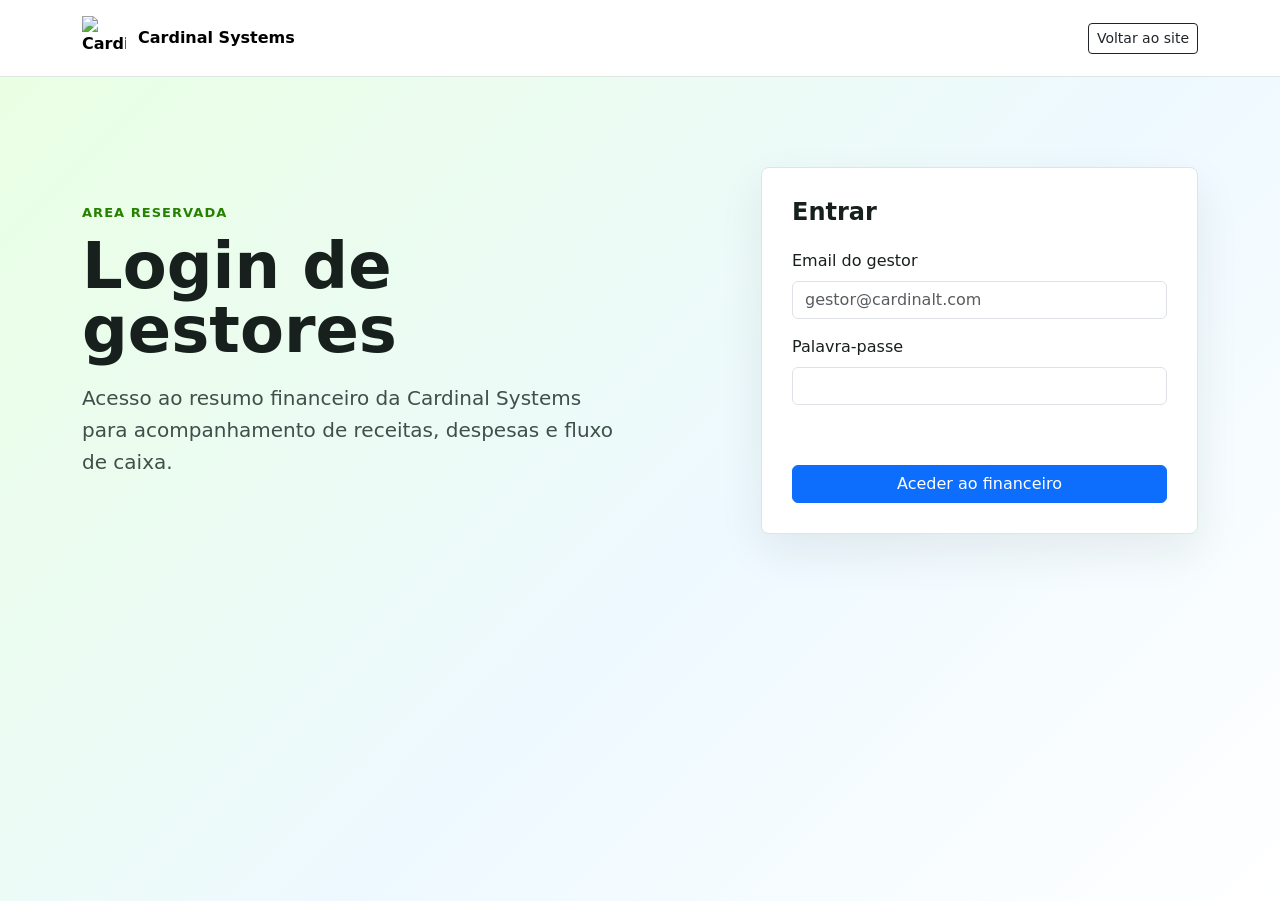
==== financeiro.html @ 38e687ae "Add manager finance login" ====
<!DOCTYPE html>
<html lang="pt">

<head>
  <meta charset="UTF-8">
  <meta name="viewport" content="width=device-width, initial-scale=1.0">
  <title>Cardinal Systems | Gestores</title>
  <link href="https://cdn.jsdelivr.net/npm/bootstrap@5.3.0-alpha3/dist/css/bootstrap.min.css" rel="stylesheet" integrity="sha384-KK94CHFLLe+nY2dmCWGMq91rCGa5gtU4mk92HdvYe+M/SXH301p5ILy+dN9+nJOZ" crossorigin="anonymous">
  <link rel="stylesheet" href="./css/solution.css">
</head>

<body class="finance-page">
  <header class="finance-header">
    <nav class="container finance-nav" aria-label="Navegacao principal">
      <a class="finance-brand" href="index.html">
        <img src="images/logotipo cardinal.png" alt="Cardinal Systems">
        <span>Cardinal Systems</span>
      </a>
      <a href="index.html" class="btn btn-outline-dark btn-sm">Voltar ao site</a>
    </nav>
  </header>

  <main>
    <section id="manager-login" class="manager-access">
      <div class="container">
        <div class="row align-items-center g-5">
          <div class="col-lg-6">
            <p class="finance-kicker">Area reservada</p>
            <h1>Login de gestores</h1>
            <p class="finance-lead">Acesso ao resumo financeiro da Cardinal Systems para acompanhamento de receitas, despesas e fluxo de caixa.</p>
          </div>
          <div class="col-lg-5 ms-lg-auto">
            <form id="managerLoginForm" class="manager-card" novalidate>
              <h2>Entrar</h2>
              <div class="mb-3">
                <label for="managerEmail" class="form-label">Email do gestor</label>
                <input type="email" class="form-control" id="managerEmail" placeholder="gestor@cardinalt.com" required>
              </div>
              <div class="mb-3">
                <label for="managerPassword" class="form-label">Palavra-passe</label>
                <input type="password" class="form-control" id="managerPassword" minlength="4" required>
              </div>
              <p id="loginMessage" class="login-message" role="alert" aria-live="polite"></p>
              <button type="submit" class="btn btn-primary w-100">Aceder ao financeiro</button>
            </form>
          </div>
        </div>
      </div>
    </section>

    <section id="financeDashboard" class="finance-dashboard d-none" aria-labelledby="financeDashboardTitle">
      <div class="container">
        <div class="dashboard-top">
          <div>
            <p class="finance-kicker">Painel financeiro</p>
            <h1 id="financeDashboardTitle">Resumo da empresa</h1>
          </div>
          <button id="managerLogout" type="button" class="btn btn-outline-dark">Terminar sessao</button>
        </div>

        <div class="row g-3 finance-metrics">
          <div class="col-md-6 col-xl-3">
            <article class="metric-card">
              <span>Receita mensal</span>
              <strong>1.250.000 MT</strong>
              <small>+12% vs. mes anterior</small>
            </article>
          </div>
          <div class="col-md-6 col-xl-3">
            <article class="metric-card">
              <span>Despesas</span>
              <strong>730.000 MT</strong>
              <small>Operacao e fornecedores</small>
            </article>
          </div>
          <div class="col-md-6 col-xl-3">
            <article class="metric-card">
              <span>Resultado liquido</span>
              <strong>520.000 MT</strong>
              <small>Margem estimada 41,6%</small>
            </article>
          </div>
          <div class="col-md-6 col-xl-3">
            <article class="metric-card">
              <span>Contas a receber</span>
              <strong>390.000 MT</strong>
              <small>3 clientes em aberto</small>
            </article>
          </div>
        </div>

        <div class="row g-4">
          <div class="col-lg-7">
            <section class="finance-panel">
              <h2>Movimentos recentes</h2>
              <div class="table-responsive">
                <table class="table align-middle">
                  <thead>
                    <tr>
                      <th>Data</th>
                      <th>Descricao</th>
                      <th>Categoria</th>
                      <th class="text-end">Valor</th>
                    </tr>
                  </thead>
                  <tbody>
                    <tr>
                      <td>24/07/2026</td>
                      <td>Contrato de suporte IT</td>
                      <td>Receita</td>
                      <td class="text-end positive">+180.000 MT</td>
                    </tr>
                    <tr>
                      <td>22/07/2026</td>
                      <td>Licencas de software</td>
                      <td>Despesa</td>
                      <td class="text-end negative">-45.000 MT</td>
                    </tr>
                    <tr>
                      <td>18/07/2026</td>
                      <td>Instalacao de automacao</td>
                      <td>Receita</td>
                      <td class="text-end positive">+260.000 MT</td>
                    </tr>
                  </tbody>
                </table>
              </div>
            </section>
          </div>

          <div class="col-lg-5">
            <section class="finance-panel">
              <h2>Fluxo de caixa</h2>
              <div class="cash-row">
                <span>Disponivel em caixa</span>
                <strong>840.000 MT</strong>
              </div>
              <div class="cash-row">
                <span>Pagamentos previstos</span>
                <strong>210.000 MT</strong>
              </div>
              <div class="cash-row">
                <span>Recebimentos previstos</span>
                <strong>390.000 MT</strong>
              </div>
            </section>
          </div>
        </div>
      </div>
    </section>
  </main>

  <script src="financeiro.js"></script>
</body>

</html>
---- css/solution.css ----
.gradient-background {
  /*background: linear-gradient(300deg, #00bfff, #ff4c68, #ef8172); */
  background: linear-gradient(300deg, #63D600, #00D6FF, #63D600);
  background-size: 180% 180%;
  animation: gradient-animation 18s ease infinite;
}

@keyframes gradient-animation {
  0% {
    background-position: 0% 50%;
  }
  50% {
    background-position: 100% 50%;
  }
  100% {
    background-position: 0% 50%;
  }
}

.icon-square {
  width: 3rem;
  height: 3rem;
  border-radius: 0.75rem;
}

.profile-img {
  border-radius: 50%;
  height: 100px;
}


.col-lg-4{
  padding-bottom: 100px; 
}

#cl1{
  padding-bottom: 50px;
}

.col-lg-3 col-sm-12{
  padding-top: 500px;
}

#t1 {
  font-size: 12px;
  color: grey;
  margin: 100px,0px,0px,100px;
  padding: 100px,0px,0px,100px;
}

#t2{
  font-style: italic;
  color:#6f6c6d;
  line-height: 28px;

}

.col mb-3 ul li{

  line-height: 55px;
}


/*--------------Home automation Page------------------------------*/
/*----------New test --------------*/


body{margin-top:20px;
  background:#eee;
  }
  .service-container {
    -webkit-transition: all 0.5s ease;
    transition: all 0.5s ease;
  }
  
  .service-container .icon {
    margin-top: 5%;
    font-size: 38px;
    -webkit-transition: all 0.5s ease;
    transition: all 0.5s ease;
  }
  
  .service-container .number-icon .icon-2 {
    height: 70px;
    width: 70px;
    line-height: 80px;
    border-radius: 64% 36% 55% 45% / 76% 72% 28% 24% !important;
    border-color: #f89d36 !important;
    -webkit-transition: all 0.5s ease;
    transition: all 0.5s ease;
  }
  
  .service-container .number-icon .icon-2 i {
    font-size: 30px;
  }
  
  .service-container .number-icon .number {
    position: absolute;
    top: 0;
    right: 70px;
    left: 0;
    height: 35px;
    width: 35px;
    margin: 0 auto;
    -webkit-transition: all 0.5s ease;
    transition: all 0.5s ease;
  }
  
  .service-container .number-icon .number span {
    line-height: 30px;
  }
  
  .service-container .content .number {
    font-size: 40px;
    color: #dee2e6;
  }
  
  .service-container .content .title {
    -webkit-transition: all 0.5s ease;
    transition: all 0.5s ease;
  }
  
  .service-container.hover-bg {
    -webkit-transition: all 0.5s ease;
    transition: all 0.5s ease;
  }
  
  .service-container.hover-bg .smooth-icon {
    position: absolute;
    bottom: -40px;
    right: -20px;
    font-size: 60px;
    color: #f8f9fa;
    -webkit-transition: all 0.8s ease;
    transition: all 0.8s ease;
  }
  
  .service-container.hover-bg:hover {
    background-color: #f89d36;
  }
  
  .service-container.hover-bg:hover .content .title {
    color: #ffffff !important;
  }
  
  .service-container.hover-bg:hover .content .serv-pera {
    color: #fafafb !important;
  }
  
  .service-container.hover-bg:hover .smooth-icon {
    font-size: 100px;
    opacity: 0.2;
    bottom: -20px;
    right: 10px;
  }
  
  .service-container:hover {
    background-color: #ffffff;
    -webkit-box-shadow: 0 10px 25px rgba(47, 60, 78, 0.15) !important;
            box-shadow: 0 10px 25px rgba(47, 60, 78, 0.15) !important;
  }
  
  .service-container:hover .icon {
    color: #f89d36;
    -webkit-animation: mover 1s infinite alternate;
            animation: mover 1s infinite alternate;
  }
  
  .service-container:hover .number-icon .icon-2 {
    background-color: #f89d36;
    border-radius: 50% !important;
  }
  
  .service-container:hover .number-icon .icon-2 i {
    color: #ffffff !important;
  }
  
  .service-container:hover .number-icon .number {
    color: #ffffff;
    background: #f89d36 !important;
    border-color: #ffffff !important;
  }
  
  .service-container:hover .content .title {
    color: #f89d36;
  }
  
  .service-container a:hover,
  .service-container a .title:hover {
    color: #f89d36 !important;
  }
  
  @-webkit-keyframes mover {
    0% {
      -webkit-transform: translateY(0);
              transform: translateY(0);
    }
    100% {
      -webkit-transform: translateY(-15px);
              transform: translateY(-15px);
    }
  }
  
  @keyframes mover {
    0% {
      -webkit-transform: translateY(0);
              transform: translateY(0);
    }
    100% {
      -webkit-transform: translateY(-15px);
              transform: translateY(-15px);
    }
  }
  
  .service-wrapper {
    -webkit-transition: all 0.5s ease;
    transition: all 0.5s ease;
  }
  
  .service-wrapper .icon {
    width: 60px;
    height: 60px;
    line-height: 45px;
    -webkit-transition: all 0.5s ease;
    transition: all 0.5s ease;
  }
  
  .service-wrapper .content .title {
    -webkit-transition: all 0.5s ease;
    transition: all 0.5s ease;
    font-weight: 500;
  }
  
  .service-wrapper .big-icon {
    position: absolute;
    right: 0;
    bottom: 0;
    opacity: 0.05;
    -webkit-transition: all 0.5s ease;
    transition: all 0.5s ease;
  }
  
  .service-wrapper:hover {
    -webkit-box-shadow: 0 10px 25px rgba(47, 60, 78, 0.15) !important;
            box-shadow: 0 10px 25px rgba(47, 60, 78, 0.15) !important;
    background: #ffffff;
    -webkit-transform: translateY(-8px);
            transform: translateY(-8px);
    border-color: transparent !important;
  }
  
  .service-wrapper:hover .icon {
    background: #00D6FF !important;
    color: #ffffff !important;
  }
  
  .service-wrapper:hover .big-icon {
    z-index: -1;
    opacity: 0.1;
    font-size: 160px;
  }
  
  .text-custom {
      color:#63D600 !important;
  }
  
  .uim-svg {
      display: inline-block;
      height: 1em;
      vertical-align: -0.125em;
      font-size: inherit;
      fill: var(--uim-color, currentColor);
  }
  
  .col-12{
    padding-top: 100px;
    line-height: 50px;

  }

  .content mt-4{
    line-height: 0%;

  }


 

.container12{
  display: flex;
  text-align: center;
  justify-content: center;
  
  margin: 50px;
  width: 100%;
}

.container13{
  width: 50%;
  display: flex;
  text-align: center;
  justify-content: center;
}

.item1{
  
  display: flex;
  text-align: center;
  justify-content: center;
  margin: 50px;
  width: 50%;
  flex-direction: column;
  line-height: 100px;
}

#feat1 {
  font-family: system-ui light, -apple-system, BlinkMacSystemFont, 'Segoe UI', Roboto, Oxygen, Ubuntu, Cantarell, 'Open Sans', 'Helvetica Neue', sans-serif;
  
}


h3{
  color: black;
  text-decoration: none;
}


a{
  color: black;
  text-decoration: none;
}

a:hover{
  color:#1f95f2;

}

#it-support {
  margin-bottom: 50px;
}

#it-support .col-lg-6 {
  margin-top: 50px;
}


/*--IT support---*/

      .bd-placeholder-img {
        font-size: 1.125rem;
        text-anchor: middle;
        -webkit-user-select: none;
        -moz-user-select: none;
        user-select: none;
      }

      @media (min-width: 768px) {
        .bd-placeholder-img-lg {
          font-size: 3.5rem;
        }
      }

      .b-example-divider {
        width: 100%;
        height: 3rem;
        background-color: rgba(0, 0, 0, .1);
        border: solid rgba(0, 0, 0, .15);
        border-width: 1px 0;
        box-shadow: inset 0 .5em 1.5em rgba(0, 0, 0, .1), inset 0 .125em .5em rgba(0, 0, 0, .15);
      }

      .b-example-vr {
        flex-shrink: 0;
        width: 1.5rem;
        height: 100vh;
      }

      .bi {
        vertical-align: -.125em;
        fill: currentColor;
      }

      .nav-scroller {
        position: relative;
        z-index: 2;
        height: 2.75rem;
        overflow-y: hidden;
      }

      .nav-scroller .nav {
        display: flex;
        flex-wrap: nowrap;
        padding-bottom: 1rem;
        margin-top: -1px;
        overflow-x: auto;
        text-align: center;
        white-space: nowrap;
        -webkit-overflow-scrolling: touch;
      }

      .btn-bd-primary {
        --bd-violet-bg: #712cf9;
        --bd-violet-rgb: 112.520718, 44.062154, 249.437846;

        --bs-btn-font-weight: 600;
        --bs-btn-color: var(--bs-white);
        --bs-btn-bg: var(--bd-violet-bg);
        --bs-btn-border-color: var(--bd-violet-bg);
        --bs-btn-hover-color: var(--bs-white);
        --bs-btn-hover-bg: #6528e0;
        --bs-btn-hover-border-color: #6528e0;
        --bs-btn-focus-shadow-rgb: var(--bd-violet-rgb);
        --bs-btn-active-color: var(--bs-btn-hover-color);
        --bs-btn-active-bg: #5a23c8;
        --bs-btn-active-border-color: #5a23c8;
      }
      .bd-mode-toggle {
        z-index: 1500;
      }


  
#lead{

padding-left: 100px;
margin-left: 100px;
padding-right: 100px;
margin-right: 100px;
}


/*-----testimonial-------*/

#testimonial h2 {
  font-family: system-ui bold, -apple-system, BlinkMacSystemFont, 'Segoe UI', Roboto, Oxygen, Ubuntu, Cantarell, 'Open Sans', 'Helvetica Neue', sans-serif;
  font-size: 48px;
  color: #000000;
  margin-bottom: 50px;
  margin-left: 50px;
}

#testimonial p {
  font-family: system-ui light, -apple-system, BlinkMacSystemFont, 'Segoe UI', Roboto, Oxygen, Ubuntu, Cantarell, 'Open Sans', 'Helvetica Neue', sans-serif;
  font-size: 12px;
  line-height: 25px;
  
}

#testimonial h4{
  font-family: system-ui, -apple-system, BlinkMacSystemFont, 'Segoe UI', Roboto, Oxygen, Ubuntu, Cantarell, 'Open Sans', 'Helvetica Neue', sans-serif;
  color:#666666;
}


#testimonial h3, h4, p , img{
  margin-bottom: 20px;
}


.stars {
  font-size: 24px;
  color: gold;
  margin-bottom: 10px;
}

.manager-login-link {
  border-radius: 6px;
  color: #fff !important;
  margin-top: 4px;
}

.finance-page {
  background: #f4f7f6;
  color: #17201c;
  margin-top: 0;
}

.finance-header {
  background: #fff;
  border-bottom: 1px solid #dde6e2;
}

.finance-nav {
  align-items: center;
  display: flex;
  justify-content: space-between;
  min-height: 76px;
}

.finance-brand {
  align-items: center;
  display: inline-flex;
  font-weight: 700;
  gap: 12px;
}

.finance-brand img {
  height: 44px;
  margin-bottom: 0;
  object-fit: contain;
  width: 44px;
}

.manager-access {
  background: linear-gradient(135deg, #e9ffe3, #eef9ff 56%, #ffffff);
  min-height: calc(100vh - 76px);
  padding: 90px 0;
}

.finance-kicker {
  color: #278100;
  font-size: 13px;
  font-weight: 700;
  letter-spacing: .08em;
  margin-bottom: 12px;
  text-transform: uppercase;
}

.manager-access h1,
.finance-dashboard h1 {
  font-size: clamp(36px, 6vw, 64px);
  font-weight: 800;
  line-height: 1;
  margin-bottom: 20px;
}

.finance-lead {
  color: #3e5049;
  font-size: 20px;
  line-height: 1.6;
  max-width: 620px;
}

.manager-card,
.finance-panel,
.metric-card {
  background: #fff;
  border: 1px solid #dde6e2;
  border-radius: 8px;
  box-shadow: 0 18px 45px rgba(23, 32, 28, .08);
}

.manager-card {
  padding: 30px;
}

.manager-card h2,
.finance-panel h2 {
  font-size: 24px;
  font-weight: 750;
  margin-bottom: 22px;
}

.login-message {
  color: #b42318;
  min-height: 24px;
}

.finance-dashboard {
  padding: 48px 0 70px;
}

.dashboard-top {
  align-items: center;
  display: flex;
  gap: 20px;
  justify-content: space-between;
  margin-bottom: 28px;
}

.finance-metrics {
  margin-bottom: 28px;
}

.metric-card {
  min-height: 150px;
  padding: 24px;
}

.metric-card span,
.metric-card small {
  color: #60716a;
  display: block;
}

.metric-card strong {
  display: block;
  font-size: 28px;
  margin: 12px 0 8px;
}

.finance-panel {
  height: 100%;
  padding: 26px;
}

.positive {
  color: #17803c !important;
  font-weight: 700;
}

.negative {
  color: #b42318 !important;
  font-weight: 700;
}

.cash-row {
  align-items: center;
  border-bottom: 1px solid #e6eeea;
  display: flex;
  justify-content: space-between;
  padding: 18px 0;
}

.cash-row:last-child {
  border-bottom: 0;
}

@media (max-width: 768px) {
  .finance-nav,
  .dashboard-top {
    align-items: flex-start;
    flex-direction: column;
  }

  .manager-access {
    padding: 54px 0;
  }

  .manager-card,
  .finance-panel,
  .metric-card {
    padding: 22px;
  }
}


/*---------our clients-------*/

.black {
  filter: brightness(0%);
}


/*----efeito das imagens --fade in--*/
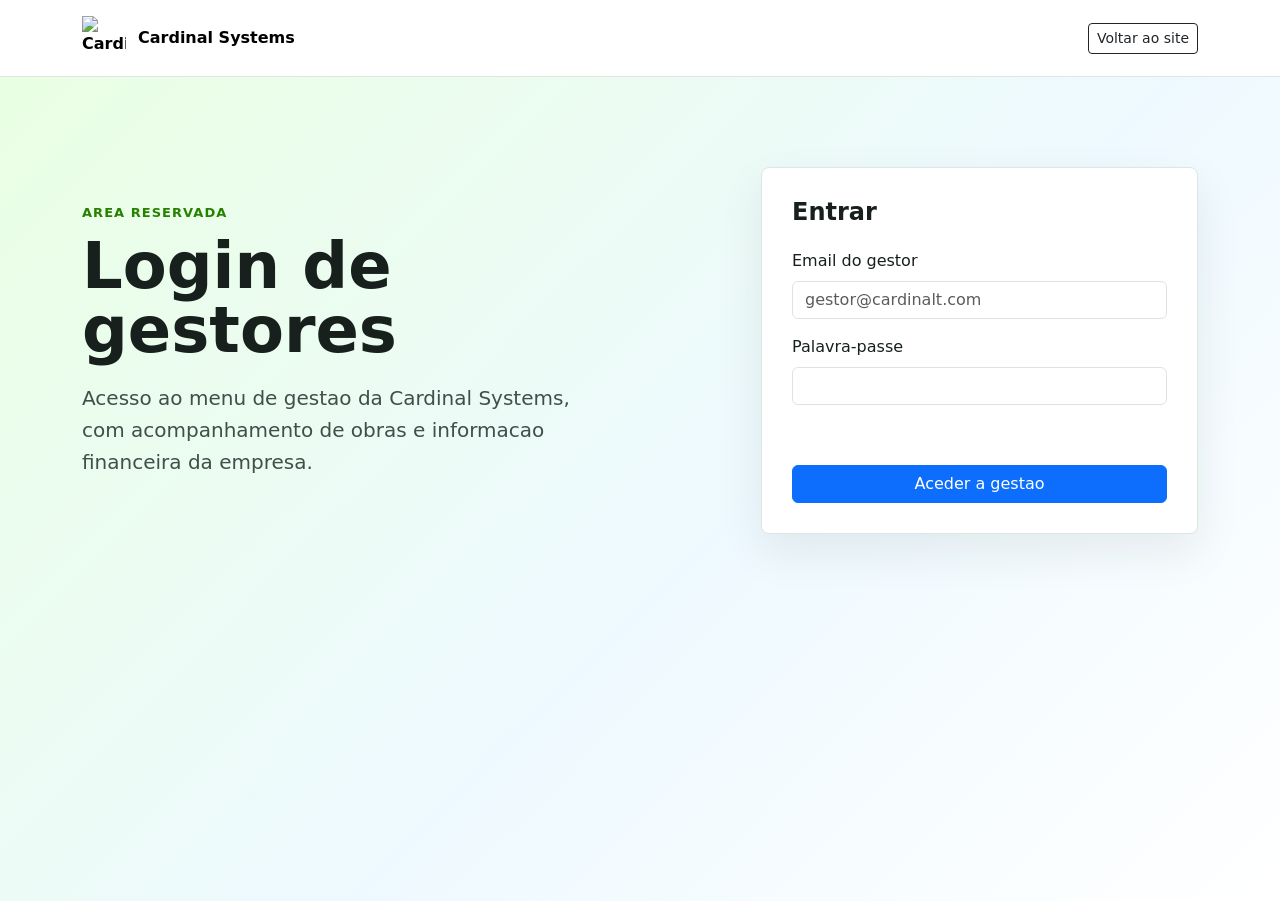
==== commit 5070b630: "Add manager areas and secure users" ====
--- a/financeiro.html
+++ b/financeiro.html
@@ -27,7 +27,7 @@
           <div class="col-lg-6">
             <p class="finance-kicker">Area reservada</p>
             <h1>Login de gestores</h1>
-            <p class="finance-lead">Acesso ao resumo financeiro da Cardinal Systems para acompanhamento de receitas, despesas e fluxo de caixa.</p>
+            <p class="finance-lead">Acesso ao menu de gestao da Cardinal Systems, com acompanhamento de obras e informacao financeira da empresa.</p>
           </div>
           <div class="col-lg-5 ms-lg-auto">
             <form id="managerLoginForm" class="manager-card" novalidate>
@@ -41,7 +41,7 @@
                 <input type="password" class="form-control" id="managerPassword" minlength="4" required>
               </div>
               <p id="loginMessage" class="login-message" role="alert" aria-live="polite"></p>
-              <button type="submit" class="btn btn-primary w-100">Aceder ao financeiro</button>
+              <button type="submit" class="btn btn-primary w-100">Aceder a gestao</button>
             </form>
           </div>
         </div>
@@ -52,100 +52,196 @@
       <div class="container">
         <div class="dashboard-top">
           <div>
-            <p class="finance-kicker">Painel financeiro</p>
-            <h1 id="financeDashboardTitle">Resumo da empresa</h1>
+            <p class="finance-kicker">Painel de gestores</p>
+            <h1 id="financeDashboardTitle">Gestao da empresa</h1>
           </div>
           <button id="managerLogout" type="button" class="btn btn-outline-dark">Terminar sessao</button>
         </div>
 
-        <div class="row g-3 finance-metrics">
-          <div class="col-md-6 col-xl-3">
-            <article class="metric-card">
-              <span>Receita mensal</span>
-              <strong>1.250.000 MT</strong>
-              <small>+12% vs. mes anterior</small>
-            </article>
-          </div>
-          <div class="col-md-6 col-xl-3">
-            <article class="metric-card">
-              <span>Despesas</span>
-              <strong>730.000 MT</strong>
-              <small>Operacao e fornecedores</small>
-            </article>
-          </div>
-          <div class="col-md-6 col-xl-3">
-            <article class="metric-card">
-              <span>Resultado liquido</span>
-              <strong>520.000 MT</strong>
-              <small>Margem estimada 41,6%</small>
-            </article>
-          </div>
-          <div class="col-md-6 col-xl-3">
-            <article class="metric-card">
-              <span>Contas a receber</span>
-              <strong>390.000 MT</strong>
-              <small>3 clientes em aberto</small>
-            </article>
-          </div>
+        <div class="management-menu" role="tablist" aria-label="Areas de gestao">
+          <button type="button" class="management-menu-item active" data-area-target="worksArea" role="tab" aria-selected="true">
+            <span>Gestao de Obras</span>
+            <strong>Projetos, equipas e estado dos trabalhos</strong>
+          </button>
+          <button type="button" class="management-menu-item" data-area-target="financialArea" role="tab" aria-selected="false">
+            <span>Gestao Financeira</span>
+            <strong>Receitas, despesas e fluxo de caixa</strong>
+          </button>
         </div>
 
-        <div class="row g-4">
-          <div class="col-lg-7">
-            <section class="finance-panel">
-              <h2>Movimentos recentes</h2>
-              <div class="table-responsive">
-                <table class="table align-middle">
-                  <thead>
-                    <tr>
-                      <th>Data</th>
-                      <th>Descricao</th>
-                      <th>Categoria</th>
-                      <th class="text-end">Valor</th>
-                    </tr>
-                  </thead>
-                  <tbody>
-                    <tr>
-                      <td>24/07/2026</td>
-                      <td>Contrato de suporte IT</td>
-                      <td>Receita</td>
-                      <td class="text-end positive">+180.000 MT</td>
-                    </tr>
-                    <tr>
-                      <td>22/07/2026</td>
-                      <td>Licencas de software</td>
-                      <td>Despesa</td>
-                      <td class="text-end negative">-45.000 MT</td>
-                    </tr>
-                    <tr>
-                      <td>18/07/2026</td>
-                      <td>Instalacao de automacao</td>
-                      <td>Receita</td>
-                      <td class="text-end positive">+260.000 MT</td>
-                    </tr>
-                  </tbody>
-                </table>
-              </div>
-            </section>
-          </div>
-
-          <div class="col-lg-5">
-            <section class="finance-panel">
-              <h2>Fluxo de caixa</h2>
-              <div class="cash-row">
-                <span>Disponivel em caixa</span>
-                <strong>840.000 MT</strong>
-              </div>
-              <div class="cash-row">
-                <span>Pagamentos previstos</span>
-                <strong>210.000 MT</strong>
-              </div>
-              <div class="cash-row">
-                <span>Recebimentos previstos</span>
+        <section id="worksArea" class="management-area" aria-labelledby="worksAreaTitle">
+          <div class="area-heading">
+            <p class="finance-kicker">Gestao de obras</p>
+            <h2 id="worksAreaTitle">Resumo das obras</h2>
+          </div>
+
+          <div class="row g-3 finance-metrics">
+            <div class="col-md-6 col-xl-3">
+              <article class="metric-card">
+                <span>Obras ativas</span>
+                <strong>8</strong>
+                <small>3 em fase final</small>
+              </article>
+            </div>
+            <div class="col-md-6 col-xl-3">
+              <article class="metric-card">
+                <span>Obras pendentes</span>
+                <strong>5</strong>
+                <small>Aguardam aprovacao ou material</small>
+              </article>
+            </div>
+            <div class="col-md-6 col-xl-3">
+              <article class="metric-card">
+                <span>Equipas no terreno</span>
+                <strong>4</strong>
+                <small>Maputo e Matola</small>
+              </article>
+            </div>
+            <div class="col-md-6 col-xl-3">
+              <article class="metric-card">
+                <span>Valor em execucao</span>
+                <strong>2.850.000 MT</strong>
+                <small>Contratos em curso</small>
+              </article>
+            </div>
+          </div>
+
+          <section class="finance-panel">
+            <h2>Obras em acompanhamento</h2>
+            <div class="table-responsive">
+              <table class="table align-middle">
+                <thead>
+                  <tr>
+                    <th>Obra</th>
+                    <th>Cliente</th>
+                    <th>Responsavel</th>
+                    <th>Estado</th>
+                    <th class="text-end">Progresso</th>
+                  </tr>
+                </thead>
+                <tbody>
+                  <tr>
+                    <td>Automacao residencial</td>
+                    <td>Cliente privado</td>
+                    <td>Equipa Tecnica 1</td>
+                    <td><span class="status-pill status-active">Em curso</span></td>
+                    <td class="text-end">72%</td>
+                  </tr>
+                  <tr>
+                    <td>Suporte IT mensal</td>
+                    <td>Petrogas</td>
+                    <td>Helpdesk</td>
+                    <td><span class="status-pill status-review">A validar</span></td>
+                    <td class="text-end">88%</td>
+                  </tr>
+                  <tr>
+                    <td>Rede e seguranca</td>
+                    <td>FNDS</td>
+                    <td>Equipa Tecnica 2</td>
+                    <td><span class="status-pill status-waiting">Pendente</span></td>
+                    <td class="text-end">35%</td>
+                  </tr>
+                </tbody>
+              </table>
+            </div>
+          </section>
+        </section>
+
+        <section id="financialArea" class="management-area d-none" aria-labelledby="financialAreaTitle">
+          <div class="area-heading">
+            <p class="finance-kicker">Gestao financeira</p>
+            <h2 id="financialAreaTitle">Resumo financeiro</h2>
+          </div>
+
+          <div class="row g-3 finance-metrics">
+            <div class="col-md-6 col-xl-3">
+              <article class="metric-card">
+                <span>Receita mensal</span>
+                <strong>1.250.000 MT</strong>
+                <small>+12% vs. mes anterior</small>
+              </article>
+            </div>
+            <div class="col-md-6 col-xl-3">
+              <article class="metric-card">
+                <span>Despesas</span>
+                <strong>730.000 MT</strong>
+                <small>Operacao e fornecedores</small>
+              </article>
+            </div>
+            <div class="col-md-6 col-xl-3">
+              <article class="metric-card">
+                <span>Resultado liquido</span>
+                <strong>520.000 MT</strong>
+                <small>Margem estimada 41,6%</small>
+              </article>
+            </div>
+            <div class="col-md-6 col-xl-3">
+              <article class="metric-card">
+                <span>Contas a receber</span>
                 <strong>390.000 MT</strong>
-              </div>
-            </section>
-          </div>
-        </div>
+                <small>3 clientes em aberto</small>
+              </article>
+            </div>
+          </div>
+
+          <div class="row g-4">
+            <div class="col-lg-7">
+              <section class="finance-panel">
+                <h2>Movimentos recentes</h2>
+                <div class="table-responsive">
+                  <table class="table align-middle">
+                    <thead>
+                      <tr>
+                        <th>Data</th>
+                        <th>Descricao</th>
+                        <th>Categoria</th>
+                        <th class="text-end">Valor</th>
+                      </tr>
+                    </thead>
+                    <tbody>
+                      <tr>
+                        <td>24/07/2026</td>
+                        <td>Contrato de suporte IT</td>
+                        <td>Receita</td>
+                        <td class="text-end positive">+180.000 MT</td>
+                      </tr>
+                      <tr>
+                        <td>22/07/2026</td>
+                        <td>Licencas de software</td>
+                        <td>Despesa</td>
+                        <td class="text-end negative">-45.000 MT</td>
+                      </tr>
+                      <tr>
+                        <td>18/07/2026</td>
+                        <td>Instalacao de automacao</td>
+                        <td>Receita</td>
+                        <td class="text-end positive">+260.000 MT</td>
+                      </tr>
+                    </tbody>
+                  </table>
+                </div>
+              </section>
+            </div>
+
+            <div class="col-lg-5">
+              <section class="finance-panel">
+                <h2>Fluxo de caixa</h2>
+                <div class="cash-row">
+                  <span>Disponivel em caixa</span>
+                  <strong>840.000 MT</strong>
+                </div>
+                <div class="cash-row">
+                  <span>Pagamentos previstos</span>
+                  <strong>210.000 MT</strong>
+                </div>
+                <div class="cash-row">
+                  <span>Recebimentos previstos</span>
+                  <strong>390.000 MT</strong>
+                </div>
+              </section>
+            </div>
+          </div>
+        </section>
       </div>
     </section>
   </main>
--- a/css/solution.css
+++ b/css/solution.css
@@ -572,6 +572,64 @@
   margin-bottom: 28px;
 }
 
+.management-menu {
+  display: grid;
+  gap: 16px;
+  grid-template-columns: repeat(2, minmax(0, 1fr));
+  margin-bottom: 30px;
+}
+
+.management-menu-item {
+  background: #fff;
+  border: 1px solid #dde6e2;
+  border-radius: 8px;
+  box-shadow: 0 12px 30px rgba(23, 32, 28, .06);
+  color: #17201c;
+  padding: 22px;
+  text-align: left;
+}
+
+.management-menu-item span,
+.management-menu-item strong {
+  display: block;
+}
+
+.management-menu-item span {
+  font-size: 22px;
+  font-weight: 800;
+  margin-bottom: 8px;
+}
+
+.management-menu-item strong {
+  color: #60716a;
+  font-size: 14px;
+  font-weight: 500;
+}
+
+.management-menu-item.active {
+  background: #17201c;
+  border-color: #17201c;
+  color: #fff;
+}
+
+.management-menu-item.active strong {
+  color: #cce5db;
+}
+
+.management-area {
+  scroll-margin-top: 24px;
+}
+
+.area-heading {
+  margin-bottom: 18px;
+}
+
+.area-heading h2 {
+  font-size: 32px;
+  font-weight: 800;
+  margin-bottom: 0;
+}
+
 .metric-card {
   min-height: 150px;
   padding: 24px;
@@ -602,6 +660,29 @@
 .negative {
   color: #b42318 !important;
   font-weight: 700;
+}
+
+.status-pill {
+  border-radius: 999px;
+  display: inline-flex;
+  font-size: 12px;
+  font-weight: 700;
+  padding: 6px 10px;
+}
+
+.status-active {
+  background: #e4f8e9;
+  color: #177245;
+}
+
+.status-review {
+  background: #e7f2ff;
+  color: #135c9f;
+}
+
+.status-waiting {
+  background: #fff4da;
+  color: #8a5a00;
 }
 
 .cash-row {
@@ -623,6 +704,10 @@
     flex-direction: column;
   }
 
+  .management-menu {
+    grid-template-columns: 1fr;
+  }
+
   .manager-access {
     padding: 54px 0;
   }
